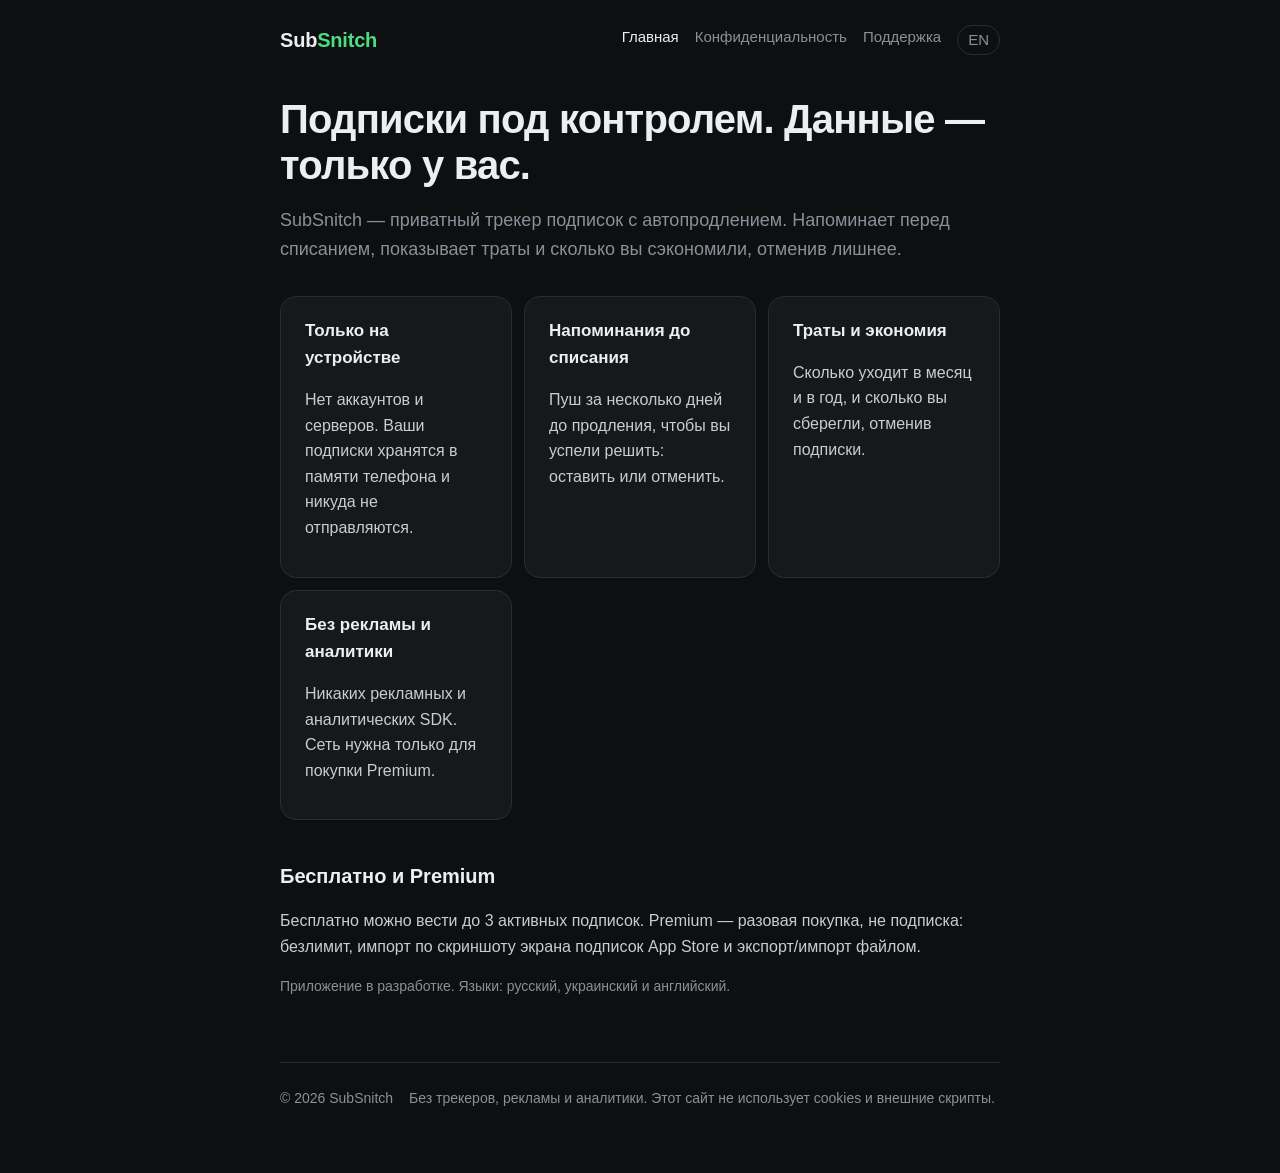
==== index.html @ fdf27e91 "SubSnitch site: home, privacy (draft), support in ru and en Static pages, dark theme, no scripts, tr" ====
<!doctype html>
<html lang="ru">
<head>
<meta charset="utf-8">
<meta name="viewport" content="width=device-width, initial-scale=1, viewport-fit=cover">
<meta http-equiv="Content-Security-Policy" content="default-src 'none'; style-src 'self'; img-src 'self' data:; base-uri 'none'; form-action 'none'">
<meta name="referrer" content="no-referrer">
<meta name="description" content="Приватный трекер подписок с автопродлением. Всё хранится только на вашем устройстве.">
<meta name="color-scheme" content="dark">
<title>SubSnitch — приватный трекер подписок</title>
<link rel="stylesheet" href="style.css">
</head>
<body>
<div class="wrap">
  <header>
    <a class="logo" href="index.html">Sub<span>Snitch</span></a>
    <nav>
      <a href="index.html" aria-current="page">Главная</a>
      <a href="privacy.html">Конфиденциальность</a>
      <a href="support.html">Поддержка</a>
      <a class="lang" href="en/index.html" hreflang="en">EN</a>
    </nav>
  </header>
  <main>
    <h1>Подписки под контролем. Данные — только у вас.</h1>
    <p class="lead">SubSnitch — приватный трекер подписок с автопродлением. Напоминает перед списанием, показывает траты и сколько вы сэкономили, отменив лишнее.</p>
    <div class="grid">
      <div class="card"><h3>Только на устройстве</h3><p>Нет аккаунтов и серверов. Ваши подписки хранятся в памяти телефона и никуда не отправляются.</p></div>
      <div class="card"><h3>Напоминания до списания</h3><p>Пуш за несколько дней до продления, чтобы вы успели решить: оставить или отменить.</p></div>
      <div class="card"><h3>Траты и экономия</h3><p>Сколько уходит в месяц и в год, и сколько вы сберегли, отменив подписки.</p></div>
      <div class="card"><h3>Без рекламы и аналитики</h3><p>Никаких рекламных и аналитических SDK. Сеть нужна только для покупки Premium.</p></div>
    </div>
    <h2>Бесплатно и Premium</h2>
    <p>Бесплатно можно вести до 3 активных подписок. Premium — разовая покупка, не подписка: безлимит, импорт по скриншоту экрана подписок App Store и экспорт/импорт файлом.</p>
    <p class="muted">Приложение в разработке. Языки: русский, украинский и английский.</p>
  </main>
  <footer>
    <span>© 2026 SubSnitch</span>
    <span>Без трекеров, рекламы и аналитики. Этот сайт не использует cookies и внешние скрипты.</span>
  </footer>
</div>
</body>
</html>
---- style.css ----
:root {
  --bg: #0E0F11;
  --card: #16181B;
  --border: #2A2D32;
  --accent: #4ADE80;
  --warn: #F5A524;
  --muted: #8A9099;
  --text: #ECEEF0;
  color-scheme: dark;
}
* { box-sizing: border-box; }
html { -webkit-text-size-adjust: 100%; }
body {
  margin: 0;
  background: var(--bg);
  color: var(--text);
  font: 16px/1.6 Inter, -apple-system, BlinkMacSystemFont, "Segoe UI", Roboto, "Helvetica Neue", Arial, sans-serif;
  padding: 0 16px;
}
.wrap { max-width: 720px; margin: 0 auto; padding-block: 24px 64px; }
header { display: flex; align-items: center; justify-content: space-between; gap: 16px; flex-wrap: wrap; margin-bottom: 40px; }
.logo { font-weight: 700; font-size: 20px; color: var(--text); text-decoration: none; letter-spacing: -0.01em; }
.logo span { color: var(--accent); }
nav { display: flex; gap: 16px; flex-wrap: wrap; font-size: 15px; }
nav a { color: var(--muted); text-decoration: none; }
nav a:hover, nav a[aria-current="page"] { color: var(--text); }
.lang { border: 1px solid var(--border); border-radius: 999px; padding: 2px 10px; }
h1 { font-size: clamp(28px, 6vw, 40px); line-height: 1.15; letter-spacing: -0.02em; margin: 0 0 16px; }
h2 { font-size: 20px; margin: 40px 0 12px; }
h3 { font-size: 17px; margin: 24px 0 8px; }
p, li { color: #C9CDD2; }
a { color: var(--accent); }
.lead { font-size: 18px; color: var(--muted); margin-bottom: 32px; }
.card { background: var(--card); border: 1px solid var(--border); border-radius: 16px; padding: 20px 24px; margin: 16px 0; }
.card h3 { margin-top: 0; }
.grid { display: grid; grid-template-columns: repeat(auto-fit, minmax(200px, 1fr)); gap: 12px; }
.grid .card { margin: 0; }
.draft { background: rgba(245, 165, 36, 0.1); border: 1px solid var(--warn); color: var(--warn); border-radius: 12px; padding: 12px 16px; margin-bottom: 24px; font-weight: 600; }
.muted { color: var(--muted); font-size: 14px; }
code { background: var(--card); border: 1px solid var(--border); border-radius: 6px; padding: 1px 6px; font-size: 0.92em; }
footer { margin-top: 64px; padding-top: 24px; border-top: 1px solid var(--border); color: var(--muted); font-size: 14px; display: flex; gap: 16px; flex-wrap: wrap; }
footer a { color: var(--muted); }
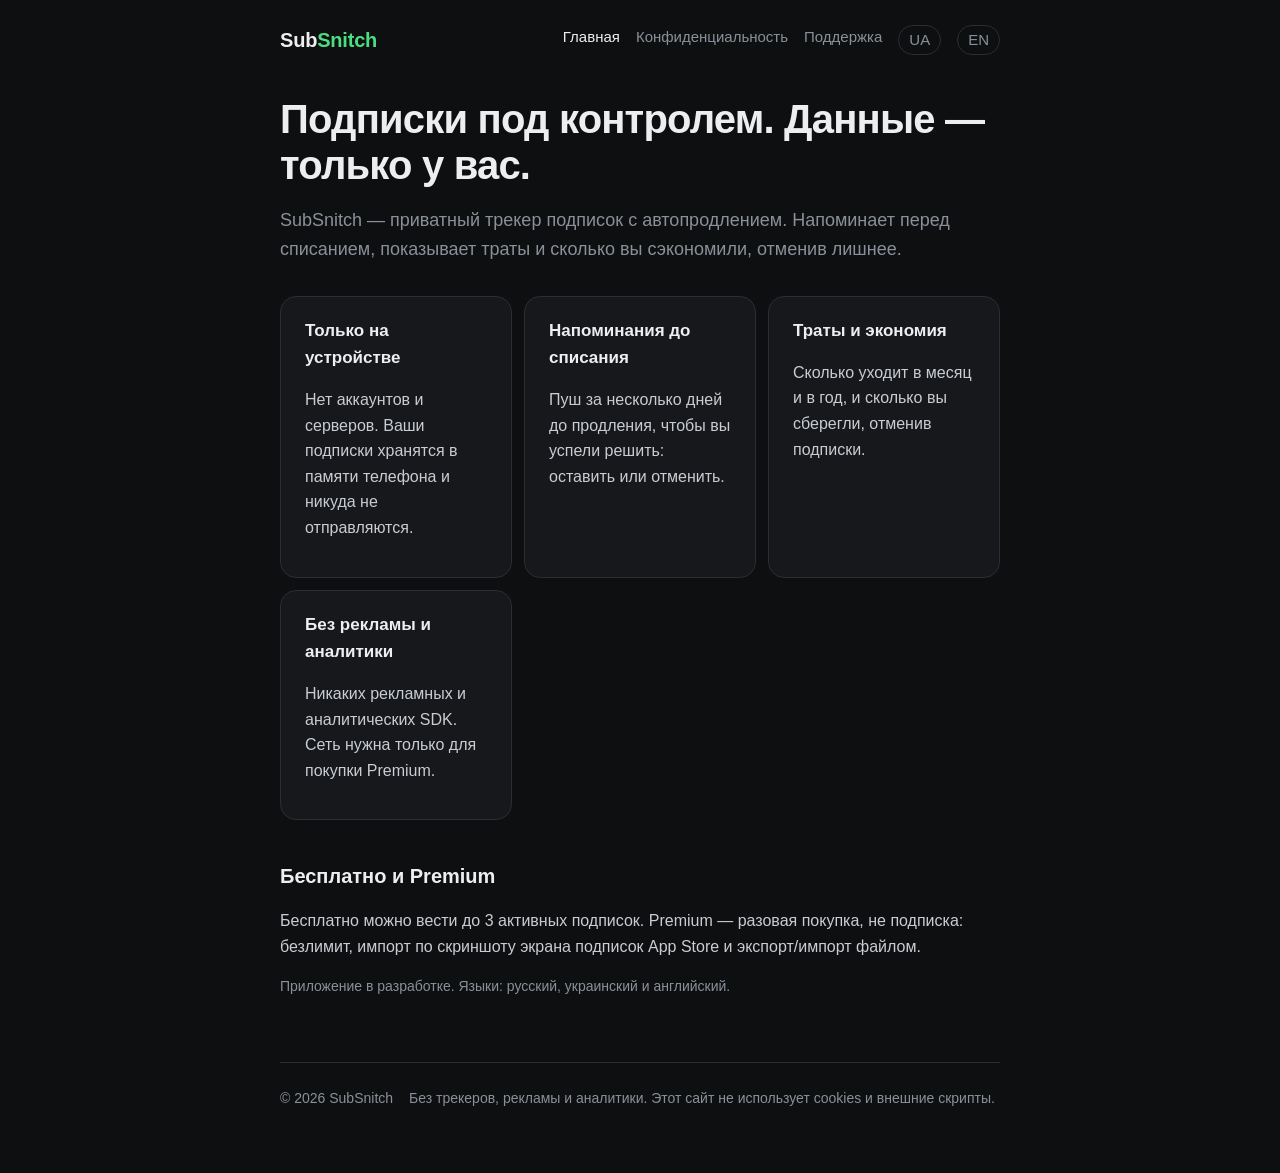
==== commit eb35692c: "Add Ukrainian version (ua/), three-way language switcher Co-Authored-By: Claude Opus 5.5 <noreply@an" ====
--- a/index.html
+++ b/index.html
@@ -18,6 +18,7 @@
       <a href="index.html" aria-current="page">Главная</a>
       <a href="privacy.html">Конфиденциальность</a>
       <a href="support.html">Поддержка</a>
+      <a class="lang" href="ua/index.html" hreflang="uk">UA</a>
       <a class="lang" href="en/index.html" hreflang="en">EN</a>
     </nav>
   </header>
